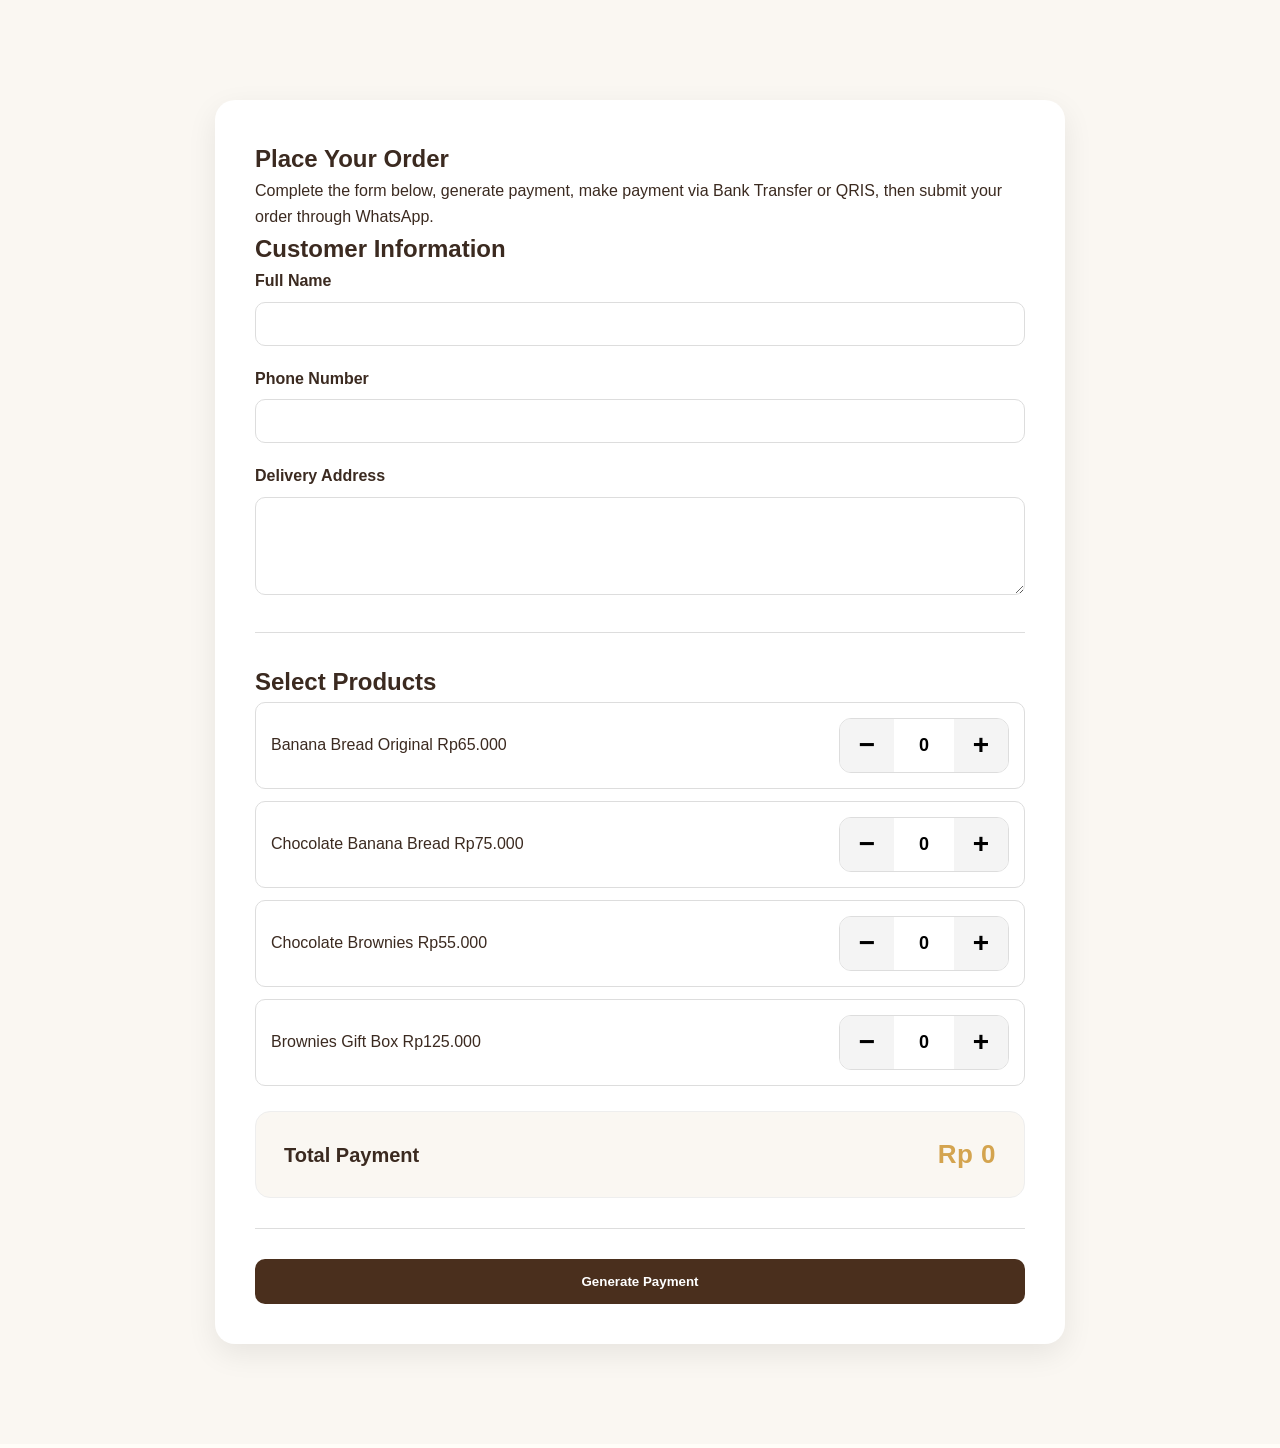
==== order.html @ e4a504e9 "Initial website upload" ====
<!DOCTYPE html>
<html lang="en">

<head>
<meta charset="UTF-8">
<meta name="viewport" content="width=device-width, initial-scale=1.0">

<title>Order - Silvia's Banana Bread & Brownies</title>

<link rel="stylesheet" href="styles.css">
</head>

<body>

<section class="order-page">

<div class="order-container">

<h1>Place Your Order</h1>

<p>
Complete the form below, generate payment, make payment via
Bank Transfer or QRIS, then submit your order through WhatsApp.
</p>

<form id="orderForm">

<h2>Customer Information</h2>

<div class="form-group">
<label>Full Name</label>
<input type="text" id="nama" required>
</div>

<div class="form-group">
<label>Phone Number</label>
<input type="text" id="hp" required>
</div>

<div class="form-group">
<label>Delivery Address</label>
<textarea id="alamat" rows="4" required></textarea>
</div>

<hr>

<h2>Select Products</h2>

<div class="product-order">

  <div class="product-info">
    <label>Banana Bread Original</label>
    <span>Rp65.000</span>
  </div>

  <div class="qty-box">

    <button
      type="button"
      onclick="changeQty('qty-banana',-1)">
      −
    </button>

    <input
      type="text"
      id="qty-banana"
      value="0"
      readonly>

    <button
      type="button"
      onclick="changeQty('qty-banana',1)">
      +
    </button>

  </div>

</div>


<div class="product-order">

  <div class="product-info">
    <label>Chocolate Banana Bread</label>
    <span>Rp75.000</span>
  </div>

  <div class="qty-box">

    <button
      type="button"
      onclick="changeQty('qty-choco',-1)">
      −
    </button>

    <input
      type="text"
      id="qty-choco"
      value="0"
      readonly>

    <button
      type="button"
      onclick="changeQty('qty-choco',1)">
      +
    </button>

  </div>

</div>


<div class="product-order">

  <div class="product-info">
    <label>Chocolate Brownies</label>
    <span>Rp55.000</span>
  </div>

  <div class="qty-box">

    <button
      type="button"
      onclick="changeQty('qty-brownies',-1)">
      −
    </button>

    <input
      type="text"
      id="qty-brownies"
      value="0"
      readonly>

    <button
      type="button"
      onclick="changeQty('qty-brownies',1)">
      +
    </button>

  </div>

</div>


<div class="product-order">

  <div class="product-info">
    <label>Brownies Gift Box</label>
    <span>Rp125.000</span>
  </div>

  <div class="qty-box">

    <button
      type="button"
      onclick="changeQty('qty-giftbox',-1)">
      −
    </button>

    <input
      type="text"
      id="qty-giftbox"
      value="0"
      readonly>

    <button
      type="button"
      onclick="changeQty('qty-giftbox',1)">
      +
    </button>

  </div>

</div>


<div class="total-box">

  <h3>Total Payment</h3>

  <p id="totalHarga">
    Rp 0
  </p>


</div>

<hr>

<div class="button-group">

<button
type="button"
id="generatePayment">

Generate Payment

</button>

</div>

<div
id="paymentArea"
style="display:none;">

<hr>

<h2>Payment Method</h2>

<div class="payment-methods">

<label class="payment-option">

<input
type="radio"
name="payment"
value="Bank Transfer"
checked>

<div class="payment-card">

<h4>🏦 Bank Transfer</h4>

<p>BCA Transfer</p>

</div>

</label>

<label class="payment-option">

<input
type="radio"
name="payment"
value="QRIS">

<div class="payment-card">

<h4>📱 QRIS</h4>

<p>All E-Wallet & Mobile Banking</p>

</div>

</label>

</div>

<div class="payment-box">

<h3>Payment Information</h3>

<p><strong>Bank BCA</strong></p>
<p>1234567890</p>
<p>a.n Silvia</p>

<br>

<p><strong>Transfer Steps</strong></p>

<ol>
<li>Open your Mobile Banking / ATM</li>
<li>Select Transfer</li>
<li>Transfer to BCA 1234567890</li>
<li>Enter the exact payment amount</li>
<li>Complete the transaction</li>
</ol>

<br>

<p><strong>QRIS Steps</strong></p>

<ol>
<li>Open your E-Wallet / Mobile Banking</li>
<li>Select Scan QRIS</li>
<li>Scan the QR Code below</li>
<li>Pay the exact amount</li>
<li>Save payment proof</li>
</ol>

<img
src="qris.png"
alt="QRIS"
class="qris-image">

</div>

<div class="countdown-box">

<h3>Complete Payment Within</h3>

<p id="countdown">
60:00
</p>

</div>

<div class="payment-confirmation">

<label>

<input
type="checkbox"
id="paidConfirm">

I have completed the payment

</label>

</div>

<div
class="button-group"
id="waSection"
style="display:none;">

<button
type="submit"
id="submitBtn">

Send Order via WhatsApp

</button>

</div>

</div>

</form>

</div>

</section>

<script src="script.js"></script>

</body>

</html>
---- styles.css ----
*{
margin:0;
padding:0;
box-sizing:border-box;
}

body{
font-family:'Poppins',sans-serif;
background:#fffdf8;
color:#3b2a20;
line-height:1.6;
}

/* ==========================
   HEADER
========================== */

.site-header{
position:sticky;
top:0;
z-index:1000;

display:flex;
justify-content:space-between;
align-items:center;

padding:18px 50px;

background:#fff8ef;

border-bottom:1px solid #ead8bc;

box-shadow:
0 4px 15px rgba(0,0,0,.05);
}

.logo{
display:flex;
align-items:center;
}

.logo img{
height:80px;
width:auto;
display:block;
object-fit:contain;
}

.site-nav{
display:flex;
gap:35px;
align-items:center;

margin-left:auto;
margin-right:30px;
}

.site-nav a{
text-decoration:none;
color:#4a2c1d;
font-weight:600;
font-size:17px;
transition:.3s;
}

.site-nav a:hover{
color:#d4a44f;
}

.order-btn{
background:#d4a44f;
color:white;
padding:12px 24px;
border-radius:30px;
text-decoration:none;
font-weight:600;
transition:.3s;
}

.order-btn:hover{
background:#be903f;
}

/* ==========================
   HERO
========================== */

.hero{
background:
linear-gradient(
rgba(0,0,0,.35),
rgba(0,0,0,.35)
),
url("hero-banner.jpg");

background-size:cover;
background-position:center;

min-height:85vh;

display:flex;
justify-content:center;
align-items:center;
text-align:center;

color:white;
padding:50px 20px;
}

.hero-content{
max-width:900px;
}

.hero h1{
font-size:3.8rem;
line-height:1.2;
margin-bottom:20px;
}

.hero p{
font-size:1.3rem;
max-width:700px;
margin:auto;
margin-bottom:35px;
}

.hero-buttons{
display:flex;
justify-content:center;
gap:15px;
flex-wrap:wrap;
}

.btn-primary,
.btn-secondary{
padding:14px 28px;
border-radius:50px;
text-decoration:none;
font-weight:600;
transition:.3s;
}

.btn-primary{
background:#d4a44f;
color:white;
}

.btn-primary:hover{
background:#be903f;
}

.btn-secondary{
background:white;
color:#4a2c1d;
}

.btn-secondary:hover{
background:#f4f4f4;
}

/* ==========================
   SECTION TITLE
========================== */

section{
padding:100px 20px;
}

.section-title{
text-align:center;
margin-bottom:60px;
}

.section-title h2{
font-size:3rem;
color:#4a2c1d;
margin-bottom:15px;
}

.section-title p{
color:#777;
font-size:18px;
}

/* ==========================
   PRODUCTS
========================== */

.menu-grid{
max-width:1200px;
margin:auto;

display:grid;
grid-template-columns:1fr;
gap:40px;
}

.product-card{
background:white;
border-radius:20px;
overflow:hidden;

border:1px solid rgba(0,0,0,.05);

box-shadow:
0 10px 30px rgba(0,0,0,.08);

transition:.3s;
}
.product-card:hover{
transform:translateY(-8px);

box-shadow:
0 15px 40px rgba(0,0,0,.12);
}

.product-card img{
width:100%;
height:280px;
object-fit:cover;
display:block;
}

.product-content{
padding:30px;
}

.product-header{
display:flex;
justify-content:space-between;
align-items:center;
gap:20px;
margin-bottom:20px;
}

.product-header h3{
font-size:24px;
font-weight:700;
}

.price{
font-size:20px;
font-weight:700;
}

.product-card p{
font-size:16px;
}

.product-card a{
display:block;
width:100%;

padding:16px;

background:#d4a44f;
color:white;

text-align:center;
text-decoration:none;

border-radius:12px;

font-size:18px;
font-weight:600;

transition:.3s;
}

.product-card a:hover{
background:#be903f;
}

/* ==========================
   ORDER INFORMATION
========================== */

.about-section{
background:#faf7f2;
}

.about-content{
max-width:900px;
margin:auto;
text-align:center;
padding:0 30px;
}

.about-content h2{
font-size:3rem;
margin-bottom:35px;
color:#4a2c1d;
}

.about-content p{
font-size:20px;
line-height:1.9;
color:#666;
margin-bottom:12px;
}

/* ==========================
   GALLERY
========================== */

.gallery-section{
background:white;
}

.gallery-grid{
max-width:1200px;
margin:auto;

display:grid;
grid-template-columns:
repeat(auto-fit,minmax(280px,1fr));

gap:25px;
}

.gallery-grid img{
width:100%;
height:280px;
object-fit:cover;

border-radius:18px;

box-shadow:
0 10px 25px rgba(0,0,0,.10);

transition:.35s;
}

.gallery-grid img:hover{
transform:translateY(-8px) scale(1.03);
}

/* ==========================
   CONTACT FOOTER
========================== */

.contact-footer{
background:#f4e4c8;
padding:50px 20px;
text-align:center;
}

.contact-footer h3{
font-size:20px;
font-weight:700;
color:#6b3f24;

margin-bottom:40px;

position:relative;
display:inline-block;
}

.contact-footer h3::before,
.contact-footer h3::after{
content:"";
position:absolute;
top:50%;

width:80px;
height:1px;

background:#d4a44f;
}

.contact-footer h3::before{
right:100%;
margin-right:15px;
}

.contact-footer h3::after{
left:100%;
margin-left:15px;
}

.contact-grid{
max-width:1000px;
margin:auto;

display:grid;
grid-template-columns:repeat(3,1fr);

gap:40px;
}

.contact-item{
display:flex;
justify-content:center;
align-items:center;
gap:12px;

text-align:left;
}

.icon{
font-size:24px;
}

.contact-item strong{
display:block;
font-size:15px;
}

.contact-item a{
text-decoration:none;
color:#3b2a20;
}

.contact-item a:hover{
color:#d4a44f;
}

.contact-item p{
font-size:12px;
color:#777;
}

/* ==========================
   FOOTER
========================== */

.footer-bottom{
background:#4a2c1d;
padding:18px;
text-align:center;
color:white;
font-size:14px;
}

/* ==========================
   ORDER PAGE
========================== */

.order-page{
padding:100px 20px;
background:#faf7f2;
}

.order-container{
max-width:850px;
margin:auto;

background:white;
padding:40px;

border-radius:20px;

box-shadow:
0 10px 30px rgba(0,0,0,.08);
}

.form-group{
margin-bottom:20px;
}

.form-group label{
display:block;
font-weight:600;
margin-bottom:8px;
}

.form-group input,
.form-group textarea,
.form-group select{
width:100%;
padding:12px;

border:1px solid #ddd;
border-radius:10px;

font-size:16px;
}

.payment-box{
margin-top:25px;
padding:20px;

background:#f7f7f7;
border-radius:12px;
}

.payment-box img{
max-width:250px;
margin-top:15px;
}

.product-order{
display:flex;
justify-content:space-between;
align-items:center;

padding:15px;
margin-bottom:12px;

border:1px solid #ddd;
border-radius:10px;
}

.qty-box{
display:flex;
align-items:center;

width:170px;
height:55px;

border:1px solid #ddd;
border-radius:12px;

overflow:hidden;
}

.qty-box button{
width:55px;
height:55px;

border:none;
background:#f4f4f4;

font-size:28px;
font-weight:700;

cursor:pointer;
}

.qty-box input{
width:60px;
text-align:center;

border:none;
font-size:18px;
font-weight:600;
}

.button-group button,
#submitBtn{
width:100%;

padding:15px;

background:#4a2f1d;
color:white;

border:none;
border-radius:10px;

font-weight:600;
cursor:pointer;
}

.payment-confirmation{
margin-top:20px;
padding:15px;

background:#f8f8f8;
border-radius:10px;
}

#countdown{
font-size:32px;
font-weight:700;
color:#25D366;
text-align:center;
}

hr{
margin:30px 0;
border:none;
border-top:1px solid #ddd;
}

/* TOTAL PAYMENT */

.total-box{
display:flex;
justify-content:space-between;
align-items:center;

padding:22px 28px;
margin:25px 0;

background:#faf7f2;
border-radius:15px;
border:1px solid #eee;
}

.total-box h3{
margin:0;
font-size:20px;
font-weight:700;
color:#3b2a20;
}

#totalHarga{
margin:0;
font-size:26px;
font-weight:700;
color:#d4a44f;
letter-spacing:.5px;
}

/* ==========================
   FLOATING WHATSAPP
========================== */

.floating-wa{
position:fixed;
bottom:25px;
right:25px;

width:65px;
height:65px;

display:flex;
align-items:center;
justify-content:center;

background:#25D366;
color:white;

border-radius:50%;

font-size:px;32
text-decoration:none;

box-shadow:
0 5px 20px rgba(0,0,0,.25);

z-index:999;
transition:.3s;
}

.floating-wa:hover{
transform:scale(1.1);
background:#20ba5a;
}


/* ==========================
   MOBILE
========================== */

@media(max-width:768px){

.site-header{
padding:15px 20px;
flex-wrap:wrap;
}

.logo img{
height:65px;
}

.order-btn{
width:100%;
text-align:center;
margin-top:15px;
}

.site-nav{
width:100%;
margin-top:20px;

justify-content:center;
flex-wrap:wrap;

gap:15px;
}

.hero h1{
font-size:2.5rem;
}

.hero-buttons{
flex-direction:column;
}

.btn-primary,
.btn-secondary{
width:100%;
}

.product-header{
flex-direction:column;
align-items:flex-start;
}

.product-header h3{
font-size:26px;
}

.price{
font-size:24px;
}

.contact-grid{
grid-template-columns:1fr;
}

.contact-footer h3::before,
.contact-footer h3::after{
display:none;
}

}
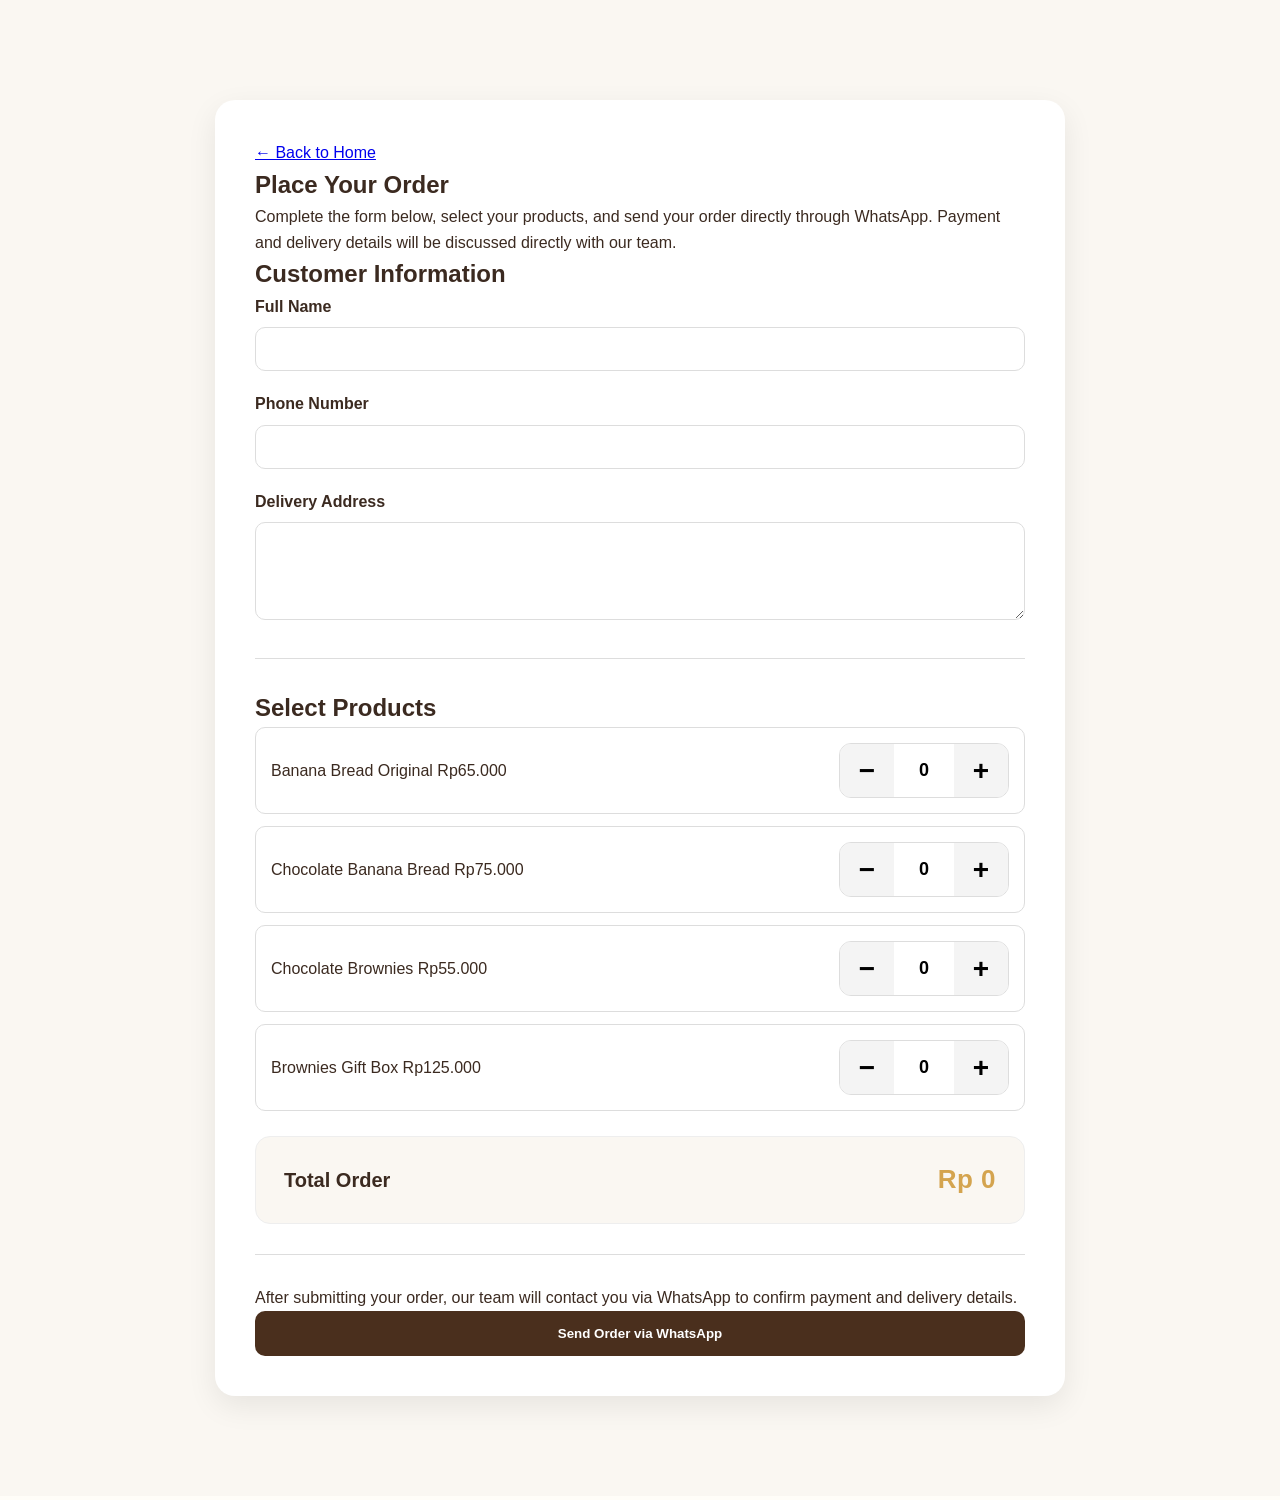
==== commit f6612048: "Update order.html" ====
--- a/order.html
+++ b/order.html
@@ -16,11 +16,14 @@
 
 <div class="order-container">
 
+  <a href="index.html" class="back-home">
+← Back to Home
+</a>
+
 <h1>Place Your Order</h1>
 
 <p>
-Complete the form below, generate payment, make payment via
-Bank Transfer or QRIS, then submit your order through WhatsApp.
+Complete the form below, select your products, and send your order directly through WhatsApp. Payment and delivery details will be discussed directly with our team.
 </p>
 
 <form id="orderForm">
@@ -176,143 +179,20 @@
 
 <div class="total-box">
 
-  <h3>Total Payment</h3>
+  <h3>Total Order</h3>
 
   <p id="totalHarga">
     Rp 0
   </p>
 
-
-</div>
-
-<hr>
-
+</div>
+  <hr>
+
+  <p class="order-note">
+After submitting your order, our team will contact you via WhatsApp to confirm payment and delivery details.
+</p>
+  
 <div class="button-group">
-
-<button
-type="button"
-id="generatePayment">
-
-Generate Payment
-
-</button>
-
-</div>
-
-<div
-id="paymentArea"
-style="display:none;">
-
-<hr>
-
-<h2>Payment Method</h2>
-
-<div class="payment-methods">
-
-<label class="payment-option">
-
-<input
-type="radio"
-name="payment"
-value="Bank Transfer"
-checked>
-
-<div class="payment-card">
-
-<h4>🏦 Bank Transfer</h4>
-
-<p>BCA Transfer</p>
-
-</div>
-
-</label>
-
-<label class="payment-option">
-
-<input
-type="radio"
-name="payment"
-value="QRIS">
-
-<div class="payment-card">
-
-<h4>📱 QRIS</h4>
-
-<p>All E-Wallet & Mobile Banking</p>
-
-</div>
-
-</label>
-
-</div>
-
-<div class="payment-box">
-
-<h3>Payment Information</h3>
-
-<p><strong>Bank BCA</strong></p>
-<p>1234567890</p>
-<p>a.n Silvia</p>
-
-<br>
-
-<p><strong>Transfer Steps</strong></p>
-
-<ol>
-<li>Open your Mobile Banking / ATM</li>
-<li>Select Transfer</li>
-<li>Transfer to BCA 1234567890</li>
-<li>Enter the exact payment amount</li>
-<li>Complete the transaction</li>
-</ol>
-
-<br>
-
-<p><strong>QRIS Steps</strong></p>
-
-<ol>
-<li>Open your E-Wallet / Mobile Banking</li>
-<li>Select Scan QRIS</li>
-<li>Scan the QR Code below</li>
-<li>Pay the exact amount</li>
-<li>Save payment proof</li>
-</ol>
-
-<img
-src="qris.png"
-alt="QRIS"
-class="qris-image">
-
-</div>
-
-<div class="countdown-box">
-
-<h3>Complete Payment Within</h3>
-
-<p id="countdown">
-60:00
-</p>
-
-</div>
-
-<div class="payment-confirmation">
-
-<label>
-
-<input
-type="checkbox"
-id="paidConfirm">
-
-I have completed the payment
-
-</label>
-
-</div>
-
-<div
-class="button-group"
-id="waSection"
-style="display:none;">
 
 <button
 type="submit"
@@ -324,8 +204,6 @@
 
 </div>
 
-</div>
-
 </form>
 
 </div>
@@ -336,4 +214,4 @@
 
 </body>
 
-</html>+</html>
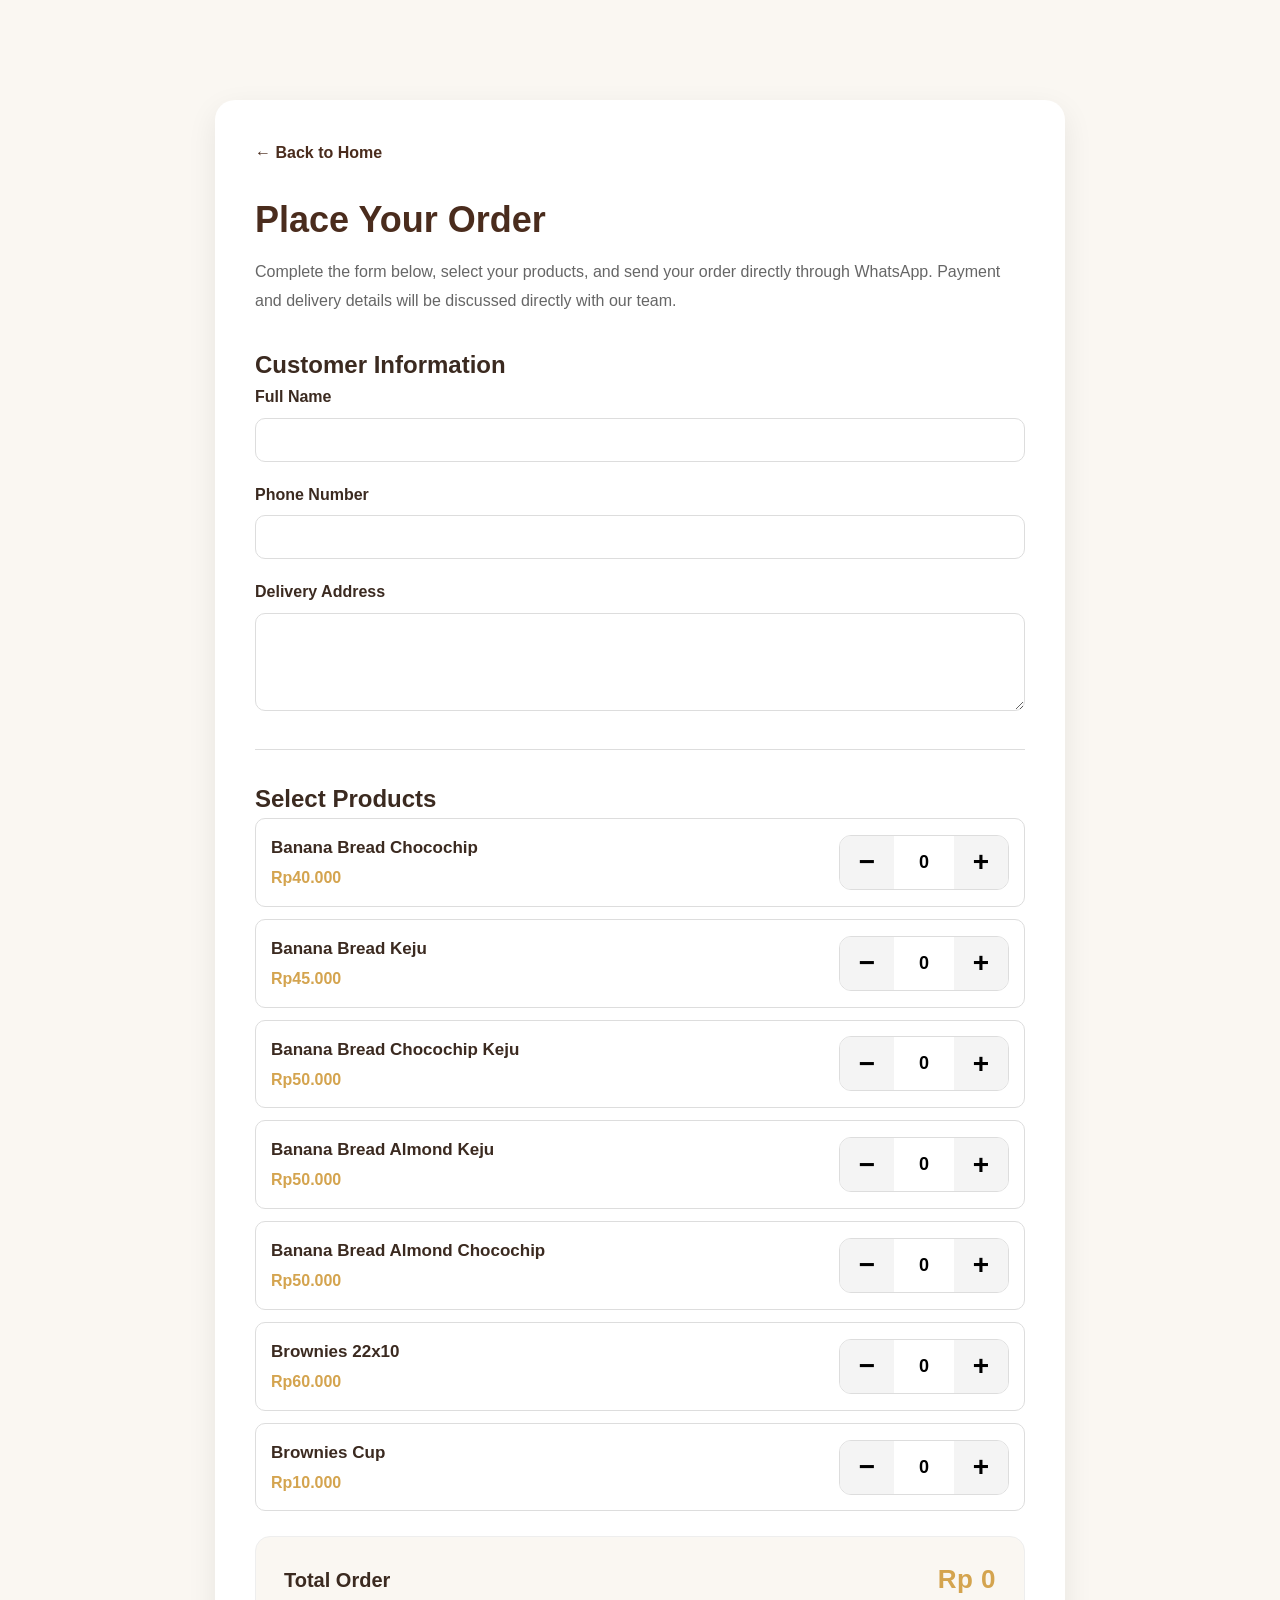
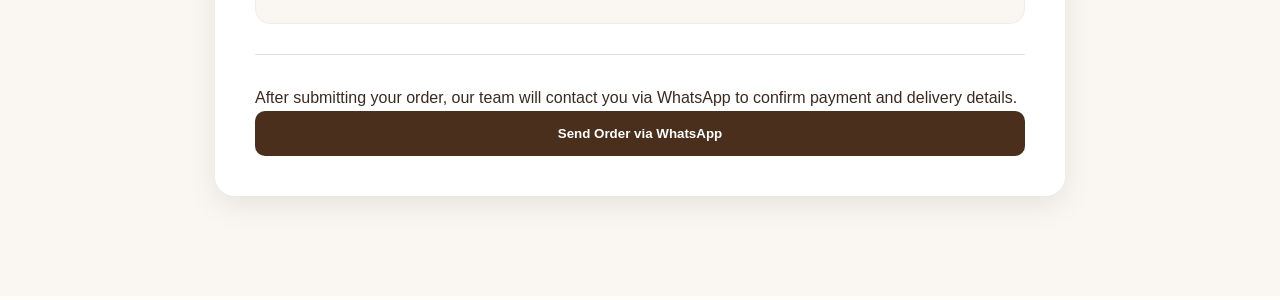
==== commit bb69b06c: "Update order.html" ====
--- a/order.html
+++ b/order.html
@@ -51,131 +51,114 @@
 
 <div class="product-order">
 
-  <div class="product-info">
-    <label>Banana Bread Original</label>
-    <span>Rp65.000</span>
-  </div>
-
-  <div class="qty-box">
-
-    <button
-      type="button"
-      onclick="changeQty('qty-banana',-1)">
-      −
-    </button>
-
-    <input
-      type="text"
-      id="qty-banana"
-      value="0"
-      readonly>
-
-    <button
-      type="button"
-      onclick="changeQty('qty-banana',1)">
-      +
-    </button>
-
-  </div>
-
-</div>
-
-
-<div class="product-order">
-
-  <div class="product-info">
-    <label>Chocolate Banana Bread</label>
-    <span>Rp75.000</span>
-  </div>
-
-  <div class="qty-box">
-
-    <button
-      type="button"
-      onclick="changeQty('qty-choco',-1)">
-      −
-    </button>
-
-    <input
-      type="text"
-      id="qty-choco"
-      value="0"
-      readonly>
-
-    <button
-      type="button"
-      onclick="changeQty('qty-choco',1)">
-      +
-    </button>
-
-  </div>
-
-</div>
-
-
-<div class="product-order">
-
-  <div class="product-info">
-    <label>Chocolate Brownies</label>
-    <span>Rp55.000</span>
-  </div>
-
-  <div class="qty-box">
-
-    <button
-      type="button"
-      onclick="changeQty('qty-brownies',-1)">
-      −
-    </button>
-
-    <input
-      type="text"
-      id="qty-brownies"
-      value="0"
-      readonly>
-
-    <button
-      type="button"
-      onclick="changeQty('qty-brownies',1)">
-      +
-    </button>
-
-  </div>
-
-</div>
-
-
-<div class="product-order">
-
-  <div class="product-info">
-    <label>Brownies Gift Box</label>
-    <span>Rp125.000</span>
-  </div>
-
-  <div class="qty-box">
-
-    <button
-      type="button"
-      onclick="changeQty('qty-giftbox',-1)">
-      −
-    </button>
-
-    <input
-      type="text"
-      id="qty-giftbox"
-      value="0"
-      readonly>
-
-    <button
-      type="button"
-      onclick="changeQty('qty-giftbox',1)">
-      +
-    </button>
-
-  </div>
-
-</div>
-
+<div class="product-info">
+<label>Banana Bread Chocochip</label>
+<span>Rp40.000</span>
+</div>
+
+<div class="qty-box">
+<button type="button" onclick="changeQty('qty-chocochip',-1)">−</button>
+<input type="text" id="qty-chocochip" value="0" readonly>
+<button type="button" onclick="changeQty('qty-chocochip',1)">+</button>
+</div>
+
+</div>
+
+
+<div class="product-order">
+
+<div class="product-info">
+<label>Banana Bread Keju</label>
+<span>Rp45.000</span>
+</div>
+
+<div class="qty-box">
+<button type="button" onclick="changeQty('qty-keju',-1)">−</button>
+<input type="text" id="qty-keju" value="0" readonly>
+<button type="button" onclick="changeQty('qty-keju',1)">+</button>
+</div>
+
+</div>
+
+
+<div class="product-order">
+
+<div class="product-info">
+<label>Banana Bread Chocochip Keju</label>
+<span>Rp50.000</span>
+</div>
+
+<div class="qty-box">
+<button type="button" onclick="changeQty('qty-chocokeju',-1)">−</button>
+<input type="text" id="qty-chocokeju" value="0" readonly>
+<button type="button" onclick="changeQty('qty-chocokeju',1)">+</button>
+</div>
+
+</div>
+
+
+<div class="product-order">
+
+<div class="product-info">
+<label>Banana Bread Almond Keju</label>
+<span>Rp50.000</span>
+</div>
+
+<div class="qty-box">
+<button type="button" onclick="changeQty('qty-almondkeju',-1)">−</button>
+<input type="text" id="qty-almondkeju" value="0" readonly>
+<button type="button" onclick="changeQty('qty-almondkeju',1)">+</button>
+</div>
+
+</div>
+
+
+<div class="product-order">
+
+<div class="product-info">
+<label>Banana Bread Almond Chocochip</label>
+<span>Rp50.000</span>
+</div>
+
+<div class="qty-box">
+<button type="button" onclick="changeQty('qty-almondchoco',-1)">−</button>
+<input type="text" id="qty-almondchoco" value="0" readonly>
+<button type="button" onclick="changeQty('qty-almondchoco',1)">+</button>
+</div>
+
+</div>
+
+
+<div class="product-order">
+
+<div class="product-info">
+<label>Brownies 22x10</label>
+<span>Rp60.000</span>
+</div>
+
+<div class="qty-box">
+<button type="button" onclick="changeQty('qty-brownies22',-1)">−</button>
+<input type="text" id="qty-brownies22" value="0" readonly>
+<button type="button" onclick="changeQty('qty-brownies22',1)">+</button>
+</div>
+
+</div>
+
+
+<div class="product-order">
+
+<div class="product-info">
+<label>Brownies Cup</label>
+<span>Rp10.000</span>
+</div>
+
+<div class="qty-box">
+<button type="button" onclick="changeQty('qty-browniescup',-1)">−</button>
+<input type="text" id="qty-browniescup" value="0" readonly>
+<button type="button" onclick="changeQty('qty-browniescup',1)">+</button>
+</div>
+
+</div>
 
 <div class="total-box">
 
--- a/styles.css
+++ b/styles.css
@@ -4,6 +4,9 @@
 box-sizing:border-box;
 }
 
+html{
+scroll-behavior:smooth;
+}
 body{
 font-family:'Poppins',sans-serif;
 background:#fffdf8;
@@ -88,15 +91,16 @@
 .hero{
 background:
 linear-gradient(
-rgba(0,0,0,.35),
-rgba(0,0,0,.35)
+rgba(0,0,0,.45),
+rgba(0,0,0,.45)
 ),
-url("hero-banner.jpg");
+url("hero-banner.jpeg");
 
 background-size:cover;
 background-position:center;
-
-min-height:85vh;
+background-repeat:no-repeat;
+
+min-height:90vh;
 
 display:flex;
 justify-content:center;
@@ -108,20 +112,22 @@
 }
 
 .hero-content{
-max-width:900px;
+max-width:800px;
+animation:fadeUp 1s ease;
 }
 
 .hero h1{
-font-size:3.8rem;
+font-size:3.2rem;
+font-weight:700;
 line-height:1.2;
 margin-bottom:20px;
 }
 
 .hero p{
-font-size:1.3rem;
-max-width:700px;
-margin:auto;
-margin-bottom:35px;
+font-size:1.15rem;
+max-width:650px;
+margin:0 auto 35px;
+line-height:1.8;
 }
 
 .hero-buttons{
@@ -454,6 +460,33 @@
 0 10px 30px rgba(0,0,0,.08);
 }
 
+.back-home{
+display:inline-block;
+margin-bottom:25px;
+
+text-decoration:none;
+font-weight:600;
+color:#4a2c1d;
+
+transition:.3s;
+}
+
+.back-home:hover{
+color:#d4a44f;
+}
+
+.order-container h1{
+font-size:36px;
+margin-bottom:10px;
+color:#4a2c1d;
+}
+
+.order-container > p{
+color:#666;
+margin-bottom:30px;
+line-height:1.8;
+}
+
 .form-group{
 margin-bottom:20px;
 }
@@ -476,19 +509,6 @@
 font-size:16px;
 }
 
-.payment-box{
-margin-top:25px;
-padding:20px;
-
-background:#f7f7f7;
-border-radius:12px;
-}
-
-.payment-box img{
-max-width:250px;
-margin-top:15px;
-}
-
 .product-order{
 display:flex;
 justify-content:space-between;
@@ -499,6 +519,20 @@
 
 border:1px solid #ddd;
 border-radius:10px;
+}
+
+.product-info label{
+display:block;
+font-weight:600;
+font-size:17px;
+color:#3b2a20;
+}
+
+.product-info span{
+display:block;
+margin-top:4px;
+color:#d4a44f;
+font-weight:700;
 }
 
 .qty-box{
@@ -551,20 +585,9 @@
 font-weight:600;
 cursor:pointer;
 }
-
-.payment-confirmation{
-margin-top:20px;
-padding:15px;
-
-background:#f8f8f8;
-border-radius:10px;
-}
-
-#countdown{
-font-size:32px;
-font-weight:700;
-color:#25D366;
-text-align:center;
+.button-group button:hover,
+#submitBtn:hover{
+background:#5d3a24;
 }
 
 hr{
@@ -624,7 +647,7 @@
 
 border-radius:50%;
 
-font-size:px;32
+font-size:32px;
 text-decoration:none;
 
 box-shadow:
@@ -635,7 +658,7 @@
 }
 
 .floating-wa:hover{
-transform:scale(1.1);
+transform:scale(1.1) translateY(-3px);
 background:#20ba5a;
 }
 
@@ -671,8 +694,16 @@
 gap:15px;
 }
 
+.hero{
+min-height:75vh;
+}
+
 .hero h1{
-font-size:2.5rem;
+font-size:2.2rem;
+}
+
+.hero p{
+font-size:1rem;
 }
 
 .hero-buttons{
@@ -690,11 +721,11 @@
 }
 
 .product-header h3{
-font-size:26px;
+font-size:20px;
 }
 
 .price{
-font-size:24px;
+font-size:18px;
 }
 
 .contact-grid{
@@ -705,5 +736,41 @@
 .contact-footer h3::after{
 display:none;
 }
-
-}+.product-order{
+flex-direction:column;
+align-items:flex-start;
+gap:15px;
+}
+
+.qty-box{
+width:100%;
+max-width:170px;
+}
+
+.total-box{
+flex-direction:column;
+align-items:flex-start;
+gap:10px;
+}
+
+#totalHarga{
+font-size:22px;
+}
+
+.order-container{
+padding:25px;
+}
+
+   @keyframes fadeUp{
+
+from{
+opacity:0;
+transform:translateY(30px);
+}
+
+to{
+opacity:1;
+transform:translateY(0);
+}
+
+}
